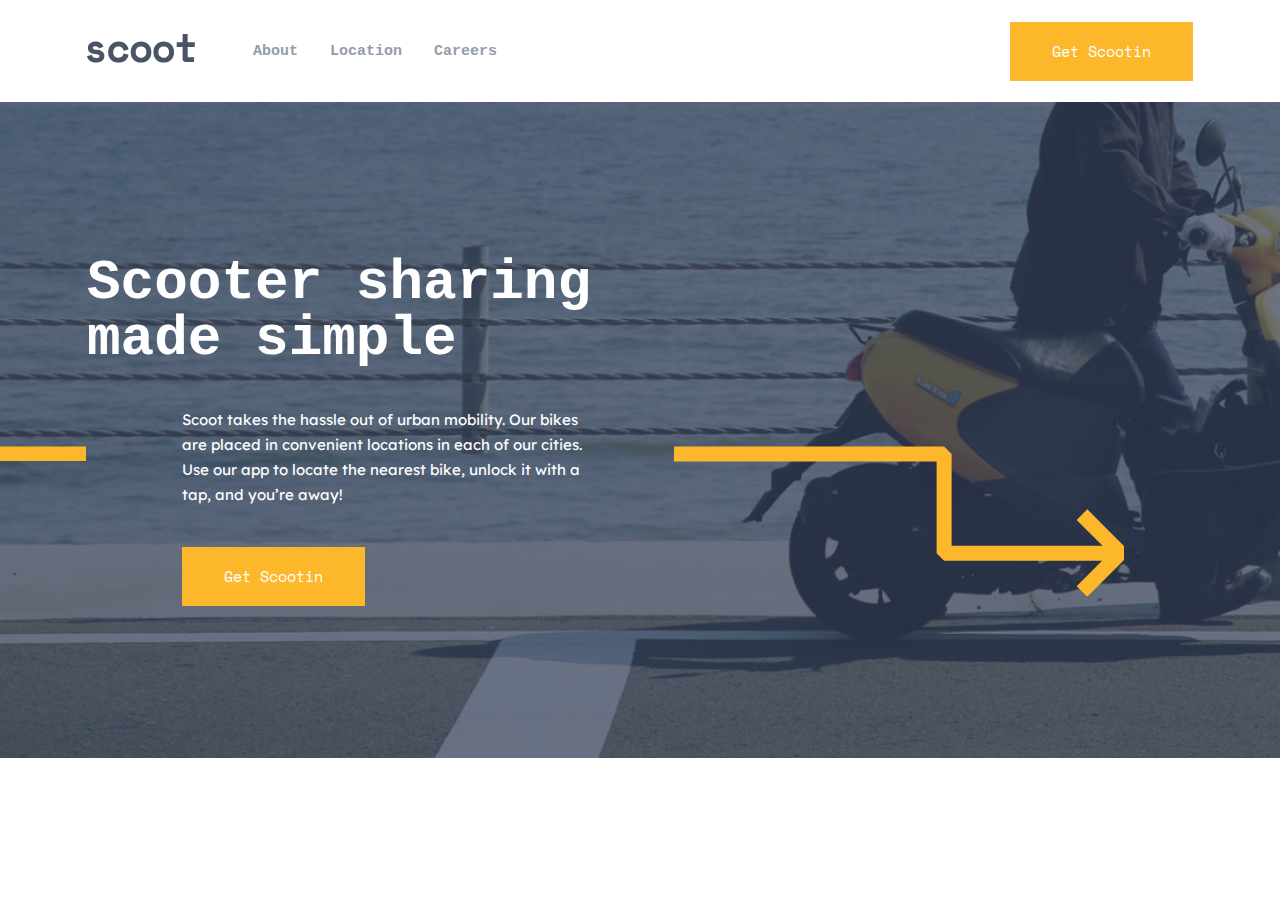
==== index.html @ 6286072f "hero section finished" ====
<!DOCTYPE html>
<html lang="en">
<head>
    <meta charset="UTF-8">
    <meta http-equiv="X-UA-Compatible" content="IE=edge">
    <meta name="viewport" content="width=device-width, initial-scale=1.0">
    <title>SCOOT</title>
    <link rel="stylesheet" href="./css/normalize.css">
    <link rel="stylesheet" href="./css/main.css">
</head>
<body>
    
    <!-- HEADER START -->
    <header class="site-header">
        <div class="container">
            <div class="site-header__wrapper">
                <div class="site-header__start">
                    <a class="site-header__logo" href="./index.html">
                        <svg width="108" height="29" viewBox="0 0 108 29" fill="currentColor" xmlns="http://www.w3.org/2000/svg">
                            <path id="scoot" fill-rule="evenodd" clip-rule="evenodd" d="M107.097 23.2V28H98.6971C97.7905 28 97.0505 27.7067 96.4771 27.12C95.9038 26.5333 95.6171 25.7867 95.6171 24.88V12.96H89.7371V8.16H95.6171V0H100.657V8.16H107.817V12.96H100.657V22C100.657 22.8 101.017 23.2 101.737 23.2H107.097ZM9.12 28.56C11.7333 28.56 13.76 27.9733 15.2 26.8C16.64 25.6267 17.36 24.0533 17.36 22.08V21.84C17.36 20.0533 16.72 18.66 15.44 17.66C14.16 16.66 12.5067 16.0533 10.48 15.84C8.72 15.6533 7.50667 15.42 6.84 15.14C6.17333 14.86 5.84 14.4 5.84 13.76C5.84 13.3067 6.05333 12.9267 6.48 12.62C6.90667 12.3133 7.54667 12.16 8.4 12.16C9.33333 12.16 10.0933 12.3667 10.68 12.78C11.2667 13.1933 11.68 13.76 11.92 14.48L16.48 12.64C16.2667 12.08 15.96 11.5 15.56 10.9C15.16 10.3 14.64 9.75333 14 9.26C13.36 8.76667 12.58 8.36667 11.66 8.06C10.74 7.75333 9.65333 7.6 8.4 7.6C7.44 7.6 6.50667 7.73333 5.6 8C4.69333 8.26667 3.89333 8.66 3.2 9.18C2.50667 9.7 1.94667 10.3333 1.52 11.08C1.09333 11.8267 0.88 12.6933 0.88 13.68V13.92C0.88 15.8133 1.54 17.2467 2.86 18.22C4.18 19.1933 5.96 19.7733 8.2 19.96C9.02667 20.04 9.71333 20.1467 10.26 20.28C10.8067 20.4133 11.24 20.58 11.56 20.78C11.88 20.98 12.1 21.1933 12.22 21.42C12.34 21.6467 12.4 21.8933 12.4 22.16C12.4 22.6133 12.1667 23.0333 11.7 23.42C11.2333 23.8067 10.3733 24 9.12 24C7.70667 24 6.66 23.68 5.98 23.04C5.3 22.4 4.85333 21.6533 4.64 20.8L0 22.32C0.133333 23.0133 0.393333 23.7267 0.78 24.46C1.16667 25.1933 1.72 25.86 2.44 26.46C3.16 27.06 4.06667 27.56 5.16 27.96C6.25333 28.36 7.57333 28.56 9.12 28.56ZM31.5743 28.56C34.401 28.56 36.661 27.84 38.3543 26.4C40.0476 24.96 41.121 23.0667 41.5743 20.72L36.6143 19.48C36.3743 20.7867 35.8476 21.8267 35.0343 22.6C34.221 23.3733 33.041 23.76 31.4943 23.76C30.7743 23.76 30.0943 23.6467 29.4543 23.42C28.8143 23.1933 28.2543 22.8533 27.7743 22.4C27.2943 21.9467 26.9143 21.38 26.6343 20.7C26.3543 20.02 26.2143 19.24 26.2143 18.36V18.12C26.2143 17.24 26.3543 16.4467 26.6343 15.74C26.9143 15.0333 27.2943 14.4333 27.7743 13.94C28.2543 13.4467 28.8143 13.0667 29.4543 12.8C30.0943 12.5333 30.7743 12.4 31.4943 12.4C33.041 12.4 34.241 12.8267 35.0943 13.68C35.9476 14.5333 36.4543 15.5467 36.6143 16.72L41.5743 15.44C41.121 13.0933 40.0343 11.2 38.3143 9.76C36.5943 8.32 34.3476 7.6 31.5743 7.6C30.1343 7.6 28.781 7.84 27.5143 8.32C26.2476 8.8 25.141 9.49333 24.1943 10.4C23.2476 11.3067 22.5076 12.4 21.9743 13.68C21.441 14.96 21.1743 16.4 21.1743 18V18.48C21.1743 20.08 21.441 21.5067 21.9743 22.76C22.5076 24.0133 23.241 25.0667 24.1743 25.92C25.1076 26.7733 26.2076 27.4267 27.4743 27.88C28.741 28.3333 30.1076 28.56 31.5743 28.56ZM57.9286 27.88C56.6886 28.3333 55.3886 28.56 54.0286 28.56C52.6686 28.56 51.3686 28.3333 50.1286 27.88C48.8886 27.4267 47.7886 26.7667 46.8286 25.9C45.8686 25.0333 45.1086 23.9667 44.5486 22.7C43.9886 21.4333 43.7086 19.9733 43.7086 18.32V17.84C43.7086 16.2133 43.9886 14.7667 44.5486 13.5C45.1086 12.2333 45.8686 11.16 46.8286 10.28C47.7886 9.4 48.8886 8.73333 50.1286 8.28C51.3686 7.82667 52.6686 7.6 54.0286 7.6C55.3886 7.6 56.6886 7.82667 57.9286 8.28C59.1686 8.73333 60.2686 9.4 61.2286 10.28C62.1886 11.16 62.9486 12.2333 63.5086 13.5C64.0686 14.7667 64.3486 16.2133 64.3486 17.84V18.32C64.3486 19.9733 64.0686 21.4333 63.5086 22.7C62.9486 23.9667 62.1886 25.0333 61.2286 25.9C60.2686 26.7667 59.1686 27.4267 57.9286 27.88ZM54.0286 23.76C53.3086 23.76 52.6286 23.64 51.9886 23.4C51.3486 23.16 50.7886 22.8133 50.3086 22.36C49.8286 21.9067 49.4486 21.3533 49.1686 20.7C48.8886 20.0467 48.7486 19.3067 48.7486 18.48V17.68C48.7486 16.8533 48.8886 16.1133 49.1686 15.46C49.4486 14.8067 49.8286 14.2533 50.3086 13.8C50.7886 13.3467 51.3486 13 51.9886 12.76C52.6286 12.52 53.3086 12.4 54.0286 12.4C54.7486 12.4 55.4286 12.52 56.0686 12.76C56.7086 13 57.2686 13.3467 57.7486 13.8C58.2286 14.2533 58.6086 14.8067 58.8886 15.46C59.1686 16.1133 59.3086 16.8533 59.3086 17.68V18.48C59.3086 19.3067 59.1686 20.0467 58.8886 20.7C58.6086 21.3533 58.2286 21.9067 57.7486 22.36C57.2686 22.8133 56.7086 23.16 56.0686 23.4C55.4286 23.64 54.7486 23.76 54.0286 23.76ZM80.6229 27.88C79.3829 28.3333 78.0829 28.56 76.7229 28.56C75.3629 28.56 74.0629 28.3333 72.8229 27.88C71.5829 27.4267 70.4829 26.7667 69.5229 25.9C68.5629 25.0333 67.8029 23.9667 67.2429 22.7C66.6829 21.4333 66.4029 19.9733 66.4029 18.32V17.84C66.4029 16.2133 66.6829 14.7667 67.2429 13.5C67.8029 12.2333 68.5629 11.16 69.5229 10.28C70.4829 9.4 71.5829 8.73333 72.8229 8.28C74.0629 7.82667 75.3629 7.6 76.7229 7.6C78.0829 7.6 79.3829 7.82667 80.6229 8.28C81.8629 8.73333 82.9629 9.4 83.9229 10.28C84.8829 11.16 85.6429 12.2333 86.2029 13.5C86.7629 14.7667 87.0429 16.2133 87.0429 17.84V18.32C87.0429 19.9733 86.7629 21.4333 86.2029 22.7C85.6429 23.9667 84.8829 25.0333 83.9229 25.9C82.9629 26.7667 81.8629 27.4267 80.6229 27.88ZM76.7229 23.76C76.0029 23.76 75.3229 23.64 74.6829 23.4C74.0429 23.16 73.4829 22.8133 73.0029 22.36C72.5229 21.9067 72.1429 21.3533 71.8629 20.7C71.5829 20.0467 71.4429 19.3067 71.4429 18.48V17.68C71.4429 16.8533 71.5829 16.1133 71.8629 15.46C72.1429 14.8067 72.5229 14.2533 73.0029 13.8C73.4829 13.3467 74.0429 13 74.6829 12.76C75.3229 12.52 76.0029 12.4 76.7229 12.4C77.4429 12.4 78.1229 12.52 78.7629 12.76C79.4029 13 79.9629 13.3467 80.4429 13.8C80.9229 14.2533 81.3029 14.8067 81.5829 15.46C81.8629 16.1133 82.0029 16.8533 82.0029 17.68V18.48C82.0029 19.3067 81.8629 20.0467 81.5829 20.7C81.3029 21.3533 80.9229 21.9067 80.4429 22.36C79.9629 22.8133 79.4029 23.16 78.7629 23.4C78.1229 23.64 77.4429 23.76 76.7229 23.76Z" fill="currentColor"/>
                        </svg>                            
                    </a>
                    
                    <nav class="site-nav">
                        <ul class="site-nav__list">
                            <li class="site-nav__item">
                                <a class="site-nav__link" href="#">About</a>
                            </li>
                            <li class="site-nav__item">
                                <a class="site-nav__link" href="#">Location</a>
                            </li>
                            <li class="site-nav__item">
                                <a class="site-nav__link" href="#">Careers</a>
                            </li>
                        </ul>
                    </nav>
                </div>
                
                <button class="site-header__btn site-main__btn" type="button">
                    Get Scootin
                </button>
            </div>
        </div>
    </header>
    <!-- HEADER END -->
    
    <!-- MAIN START -->
    <main class="site-main">
        <!-- HERO SECTION START -->
        <section class="hero-section">
            <div class="overlay-bg">
                <div class="container">
                    <div class="hero-section__wrapper">
                        <h1 class="hero-section__title">
                            Scooter sharing made simple
                        </h1>
                        
                        <p class="hero-section__desc">
                            Scoot takes the hassle out of urban mobility. Our bikes are placed in convenient locations in each of our cities. Use our app to locate the nearest bike, unlock it with a tap, and you’re away!
                        </p>
                        
                        <button class="hero-section__btn site-main__btn" type="button">Get Scootin</button>
                    </div>
                </div>
            </div>
        </section>
        <!-- HERO SECTION END -->
    </main>
    <!-- MAIN END -->
    
    <script src="./js/main.js"></script>
</body>
</html>
---- css/main.css ----
/* space-mono-regular - latin */
@font-face {
  font-family: 'Space Mono';
  font-style: normal;
  font-weight: 400;
  src: local(''),
  url('../fonts/space-mono-v12-latin-regular.woff2') format('woff2'), /* Chrome 26+, Opera 23+, Firefox 39+ */
  url('../fonts/space-mono-v12-latin-regular.woff') format('woff'); /* Chrome 6+, Firefox 3.6+, IE 9+, Safari 5.1+ */
}
/* space-mono-700 - latin */
@font-face {
  font-family: 'Space Mono';
  font-style: normal;
  font-weight: 700;
  src: local(''),
  url('../fonts/space-mono-v12-latin-700.woff2') format('woff2'), /* Chrome 26+, Opera 23+, Firefox 39+ */
  url('../fonts/space-mono-v12-latin-700.woff') format('woff'); /* Chrome 6+, Firefox 3.6+, IE 9+, Safari 5.1+ */
}

/* lexend-deca-regular - latin */
@font-face {
  font-family: 'Lexend Deca';
  font-style: normal;
  font-weight: 400;
  src: local(''),
  url('../fonts/lexend-deca-v17-latin-regular.woff2') format('woff2'), /* Chrome 26+, Opera 23+, Firefox 39+ */
  url('../fonts/lexend-deca-v17-latin-regular.woff') format('woff'); /* Chrome 6+, Firefox 3.6+, IE 9+, Safari 5.1+ */
}

:root{
  --header-bg-color: #fff;
  --main-bg-color: #fff;
  --main-text-color: #495567;
  --subtitle-text-color: #939CAA;
  --main-btn-color: #FCB72B;
  --footer-bg-color: #333A44;
}

/* GENERAL */
html {
  box-sizing: border-box;
  height: 100%;
  scroll-behavior: smooth;
}

*,
*::before,
*::after {
  box-sizing: inherit;
}

body {
  display: flex;
  flex-direction: column;
  height: 100%;
  margin: 0;
  font-family: "Space Mono", "Courier New", monospace;
  font-weight: 700;
  background-color: #fff;
}

img {
  max-width: 100%;
  height: auto;
}

.visually-hidden {
  position: absolute;
  width: 1px;
  height: 1px;
  margin: -1px;
  border: 0;
  padding: 0;
  clip: rect(0 0 0 0);
  overflow: hidden;
}


/* CONTAINER */
.container {
  max-width: 1146px;
  margin-right: auto;
  margin-left: auto;
  padding-right: 20px;
  padding-left: 20px;
}

ul{
  padding-left: 0;
  list-style: none;
}

a{
  text-decoration: none;
}

.site-main__btn{
  padding: 14px 39px;
  font-size: 15px;
  line-height: 25px;
  border: 3px solid var(--main-btn-color);
  background-color: var(--main-btn-color);
  color: var(--header-bg-color);
}

.site-main__btn:active{
  border: 3px solid var(--main-btn-color);
  background-color: transparent;
  color: var(--main-btn-color);
}

/************** HEADER STYLES START **************/
.site-header{
  background-color: var(--header-bg-color);
  padding-top: 22px;
  padding-bottom: 21px;
}

.site-header__wrapper{
  display: flex;
  justify-content: space-between;
  align-items: center;
}

.site-header__start{
  display: flex;
  align-items: center;
}

.site-header__logo{
  margin-right: 58px;
  color: var(--main-text-color);
}

.site-nav__list{
  display: flex;
}

.site-nav__link{
  margin-right: 32px;
  font-size: 15px;
  line-height: 25px;
  color: var(--subtitle-text-color);
}

.site-nav__link:active{
  color: var(--main-btn-color);
}
/************** HEADER STYLES END **************/

/************** MAIN STYLES START **************/
.site-main{
  background-color: var(--main-bg-color);
}
/**** HERO SECTION START ****/
.hero-section{
  background-image: url("../images/hero-bg.jpg");
  background-repeat: no-repeat;
  background-size: cover;
}

.overlay-bg{
  width: 100%;
  height: 100%;
  padding-top: 153px;
  padding-bottom: 152px;
  background-color: rgba(47, 59, 89, 0.7);
}

.hero-section__title{
  width: 550px;
  margin-top: 0;
  margin-bottom: 40px;
  font-size: 56px;
  line-height: 56px;
  color: var(--main-bg-color);
}

.hero-section__desc{
  position: relative;
  width: 405px;
  margin-top: 0;
  margin-bottom: 40px;
  margin-left: 95px;
  font-family: 'Lexend Deca';
  font-weight: 400;
  font-size: 15px;
  line-height: 25px;
  color: var(--main-bg-color);  
}

.hero-section__desc::before{
  position: absolute;
  top: calc(50% - 11px);
  left: calc(50% - 502px);
  display: inline-block;
  width: 210px;
  height: 15px;
  background-image: url("../images/hero-arrow-start.svg");
  background-repeat: no-repeat;
  content: "";
}

.hero-section__desc::after{
  position: absolute;
  top: calc(50% - 11px);
  left: calc(50% + 289px);
  display: inline-block;
  width: 450px;
  height: 150px;
  background-image: url("../images/hero-arrow-end.svg");
  background-repeat: no-repeat;
  content: "";
}

.hero-section__btn{
  margin-left: 95px;
}

/**** HERO SECTION END ****/
/************** MAIN STYLES END **************/
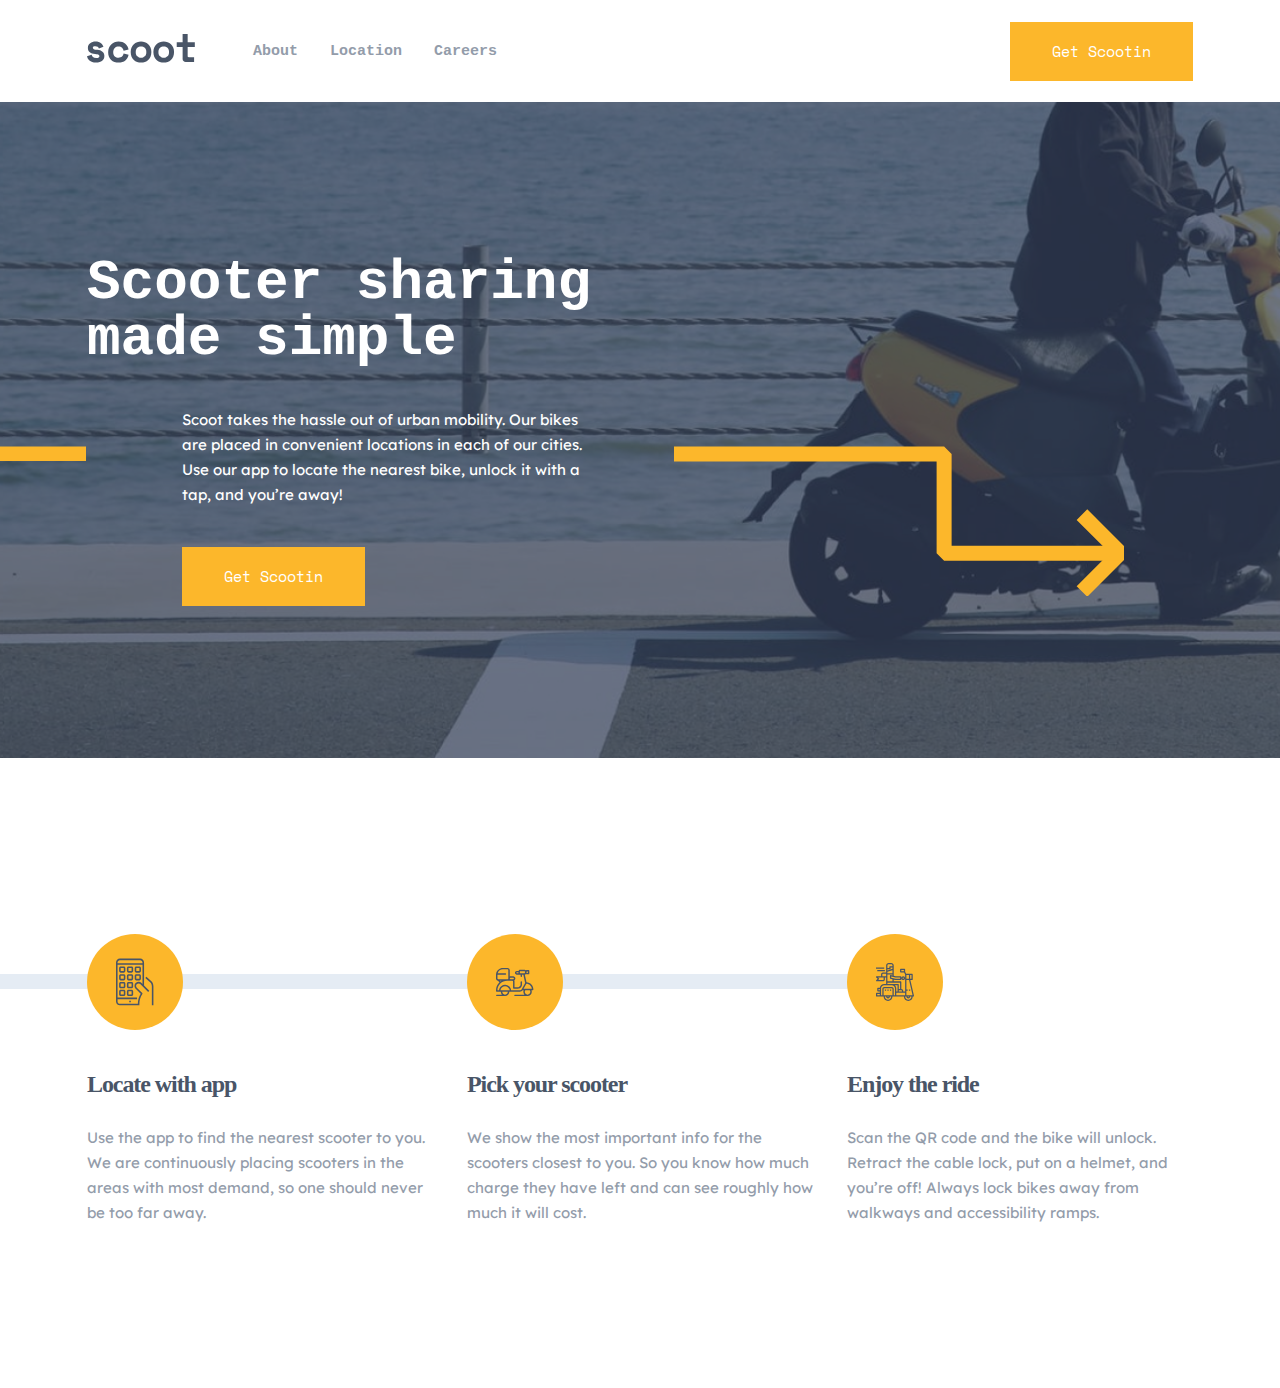
==== commit fdb9a019: "date section finished" ====
--- a/index.html
+++ b/index.html
@@ -65,6 +65,39 @@
             </div>
         </section>
         <!-- HERO SECTION END -->
+
+        <!-- date-section start -->
+        <section class="date-section">
+            <div class="container">
+                <h2 class="date-section-item-title visually-hidden">Date</h2>
+                <div class="date-section-wrapper">
+                    <ul class="date-section-list">
+                        <li class="date-section-item">
+                            <h3 class="date-section-item-subtitle">Locate with app</h3>
+                            <p class="date-section-item-desc">
+                                Use the app to find the nearest scooter to you. We are continuously placing scooters in the areas with most demand, so one should never be too far away. 
+                            </p>
+                        </li>
+
+                        <li class="date-section-item">
+                            <h3 class="date-section-item-subtitle">Pick your scooter</h3>
+                            <p class="date-section-item-desc">
+                                We show the most important info for the scooters closest to you. So you know how much charge they have left and can see roughly how much it will cost.
+                            </p>
+                        </li>
+
+                        <li class="date-section-item">
+                            <h3 class="date-section-item-subtitle">Enjoy the ride</h3>
+                            <p class="date-section-item-desc">
+                                Scan the QR code and the bike will unlock. Retract the cable lock, put on a helmet, and you’re off! Always lock bikes away from walkways and accessibility ramps.
+                            </p>
+                        </li>
+                    </ul>
+                </div>
+            </div>
+        </section>
+        <!-- data-section end -->
+
     </main>
     <!-- MAIN END -->
     
--- a/css/main.css
+++ b/css/main.css
@@ -1,39 +1,41 @@
 /* space-mono-regular - latin */
 @font-face {
-  font-family: 'Space Mono';
+  font-family: "Space Mono";
   font-style: normal;
   font-weight: 400;
-  src: local(''),
-  url('../fonts/space-mono-v12-latin-regular.woff2') format('woff2'), /* Chrome 26+, Opera 23+, Firefox 39+ */
-  url('../fonts/space-mono-v12-latin-regular.woff') format('woff'); /* Chrome 6+, Firefox 3.6+, IE 9+, Safari 5.1+ */
+  src: local(""),
+    url("../fonts/space-mono-v12-latin-regular.woff2") format("woff2"),
+    /* Chrome 26+, Opera 23+, Firefox 39+ */
+      url("../fonts/space-mono-v12-latin-regular.woff") format("woff"); /* Chrome 6+, Firefox 3.6+, IE 9+, Safari 5.1+ */
 }
 /* space-mono-700 - latin */
 @font-face {
-  font-family: 'Space Mono';
+  font-family: "Space Mono";
   font-style: normal;
   font-weight: 700;
-  src: local(''),
-  url('../fonts/space-mono-v12-latin-700.woff2') format('woff2'), /* Chrome 26+, Opera 23+, Firefox 39+ */
-  url('../fonts/space-mono-v12-latin-700.woff') format('woff'); /* Chrome 6+, Firefox 3.6+, IE 9+, Safari 5.1+ */
+  src: local(""), url("../fonts/space-mono-v12-latin-700.woff2") format("woff2"),
+    /* Chrome 26+, Opera 23+, Firefox 39+ */
+      url("../fonts/space-mono-v12-latin-700.woff") format("woff"); /* Chrome 6+, Firefox 3.6+, IE 9+, Safari 5.1+ */
 }
 
 /* lexend-deca-regular - latin */
 @font-face {
-  font-family: 'Lexend Deca';
+  font-family: "Lexend Deca";
   font-style: normal;
   font-weight: 400;
-  src: local(''),
-  url('../fonts/lexend-deca-v17-latin-regular.woff2') format('woff2'), /* Chrome 26+, Opera 23+, Firefox 39+ */
-  url('../fonts/lexend-deca-v17-latin-regular.woff') format('woff'); /* Chrome 6+, Firefox 3.6+, IE 9+, Safari 5.1+ */
-}
-
-:root{
+  src: local(""),
+    url("../fonts/lexend-deca-v17-latin-regular.woff2") format("woff2"),
+    /* Chrome 26+, Opera 23+, Firefox 39+ */
+      url("../fonts/lexend-deca-v17-latin-regular.woff") format("woff"); /* Chrome 6+, Firefox 3.6+, IE 9+, Safari 5.1+ */
+}
+
+:root {
   --header-bg-color: #fff;
   --main-bg-color: #fff;
   --main-text-color: #495567;
-  --subtitle-text-color: #939CAA;
-  --main-btn-color: #FCB72B;
-  --footer-bg-color: #333A44;
+  --subtitle-text-color: #939caa;
+  --main-btn-color: #fcb72b;
+  --footer-bg-color: #333a44;
 }
 
 /* GENERAL */
@@ -75,7 +77,6 @@
   overflow: hidden;
 }
 
-
 /* CONTAINER */
 .container {
   max-width: 1146px;
@@ -85,16 +86,16 @@
   padding-left: 20px;
 }
 
-ul{
+ul {
   padding-left: 0;
   list-style: none;
 }
 
-a{
+a {
   text-decoration: none;
 }
 
-.site-main__btn{
+.site-main__btn {
   padding: 14px 39px;
   font-size: 15px;
   line-height: 25px;
@@ -103,63 +104,63 @@
   color: var(--header-bg-color);
 }
 
-.site-main__btn:active{
+.site-main__btn:active {
   border: 3px solid var(--main-btn-color);
   background-color: transparent;
   color: var(--main-btn-color);
 }
 
 /************** HEADER STYLES START **************/
-.site-header{
+.site-header {
   background-color: var(--header-bg-color);
   padding-top: 22px;
   padding-bottom: 21px;
 }
 
-.site-header__wrapper{
+.site-header__wrapper {
   display: flex;
   justify-content: space-between;
   align-items: center;
 }
 
-.site-header__start{
+.site-header__start {
   display: flex;
   align-items: center;
 }
 
-.site-header__logo{
+.site-header__logo {
   margin-right: 58px;
   color: var(--main-text-color);
 }
 
-.site-nav__list{
-  display: flex;
-}
-
-.site-nav__link{
+.site-nav__list {
+  display: flex;
+}
+
+.site-nav__link {
   margin-right: 32px;
   font-size: 15px;
   line-height: 25px;
   color: var(--subtitle-text-color);
 }
 
-.site-nav__link:active{
+.site-nav__link:active {
   color: var(--main-btn-color);
 }
 /************** HEADER STYLES END **************/
 
 /************** MAIN STYLES START **************/
-.site-main{
+.site-main {
   background-color: var(--main-bg-color);
 }
 /**** HERO SECTION START ****/
-.hero-section{
+.hero-section {
   background-image: url("../images/hero-bg.jpg");
   background-repeat: no-repeat;
   background-size: cover;
 }
 
-.overlay-bg{
+.overlay-bg {
   width: 100%;
   height: 100%;
   padding-top: 153px;
@@ -167,7 +168,7 @@
   background-color: rgba(47, 59, 89, 0.7);
 }
 
-.hero-section__title{
+.hero-section__title {
   width: 550px;
   margin-top: 0;
   margin-bottom: 40px;
@@ -176,20 +177,20 @@
   color: var(--main-bg-color);
 }
 
-.hero-section__desc{
+.hero-section__desc {
   position: relative;
   width: 405px;
   margin-top: 0;
   margin-bottom: 40px;
   margin-left: 95px;
-  font-family: 'Lexend Deca';
+  font-family: "Lexend Deca";
   font-weight: 400;
   font-size: 15px;
   line-height: 25px;
-  color: var(--main-bg-color);  
-}
-
-.hero-section__desc::before{
+  color: var(--main-bg-color);
+}
+
+.hero-section__desc::before {
   position: absolute;
   top: calc(50% - 11px);
   left: calc(50% - 502px);
@@ -201,7 +202,7 @@
   content: "";
 }
 
-.hero-section__desc::after{
+.hero-section__desc::after {
   position: absolute;
   top: calc(50% - 11px);
   left: calc(50% + 289px);
@@ -213,9 +214,107 @@
   content: "";
 }
 
-.hero-section__btn{
+.hero-section__btn {
   margin-left: 95px;
 }
 
 /**** HERO SECTION END ****/
-/************** MAIN STYLES END **************/+
+/* **** Date section start ***** */
+.visually-hidden {
+  position: absolute;
+  width: 1px;
+  height: 1px;
+  margin: -1px;
+  border: 0;
+  padding: 0;
+  white-space: nowrap;
+  clip-path: inset(100%);
+  clip: rect(0 0 0 0);
+  overflow: hidden;
+}
+
+.date-section {
+  padding-top: 160px;
+  padding-bottom: 147px;
+}
+
+.date-section-wrapper {
+  display: flex;
+  align-items: center;
+  justify-content: space-between;
+}
+
+.date-section-list {
+  position: relative;
+  display: flex;
+  align-items: center;
+  justify-content: space-between;
+  column-gap: 30px;
+  z-index: 99;
+}
+
+.date-section-list::before{
+  position: absolute;
+  display: block;
+  content: "";
+  width: 974px;
+  height: 15px;
+  background-color: #E5ECF4;
+  left: -18%;
+  top: 40px;
+  z-index: -1;
+}
+
+.date-section-item::before{
+  content: "";
+  display: inline-block;
+  background-size: 38px 48px;
+  background-color: var(--main-btn-color);
+  background-repeat: no-repeat;
+  background-position: center center;
+  width: 96px;
+  height: 96px;
+  border-radius: 50%;
+  margin-bottom: 40px;
+}
+.date-section-item:first-child::before{
+  background-image: url(../images/icons/phone-icon.svg);
+}
+.date-section-item:nth-child(2):before{
+  background-image: url(../images/icons/scoot-icon.svg);
+}
+.date-section-item:last-child::before{
+  background-image: url(../images/icons/scoot-user-icon.svg);
+}
+.date-section-item {
+  display: flex;
+  flex-direction: column;
+}
+
+.date-section-item-subtitle {
+  font-family: "Space Mono";
+  font-style: normal;
+  font-weight: 700;
+  font-size: 24px;
+  line-height: 28px;
+  letter-spacing: -1.07143px;
+  color: #495567;
+  margin-top: 0;
+  margin-bottom: 27px;
+}
+
+.date-section-item-desc {
+  width: 350px;
+  font-family: "Lexend Deca";
+  font-style: normal;
+  font-weight: 400;
+  font-size: 15px;
+  line-height: 25px;
+  color: #939caa;
+  margin: 0;
+}
+
+
+/* **** Date section end ***** */
+/************** MAIN STYLES END **************/
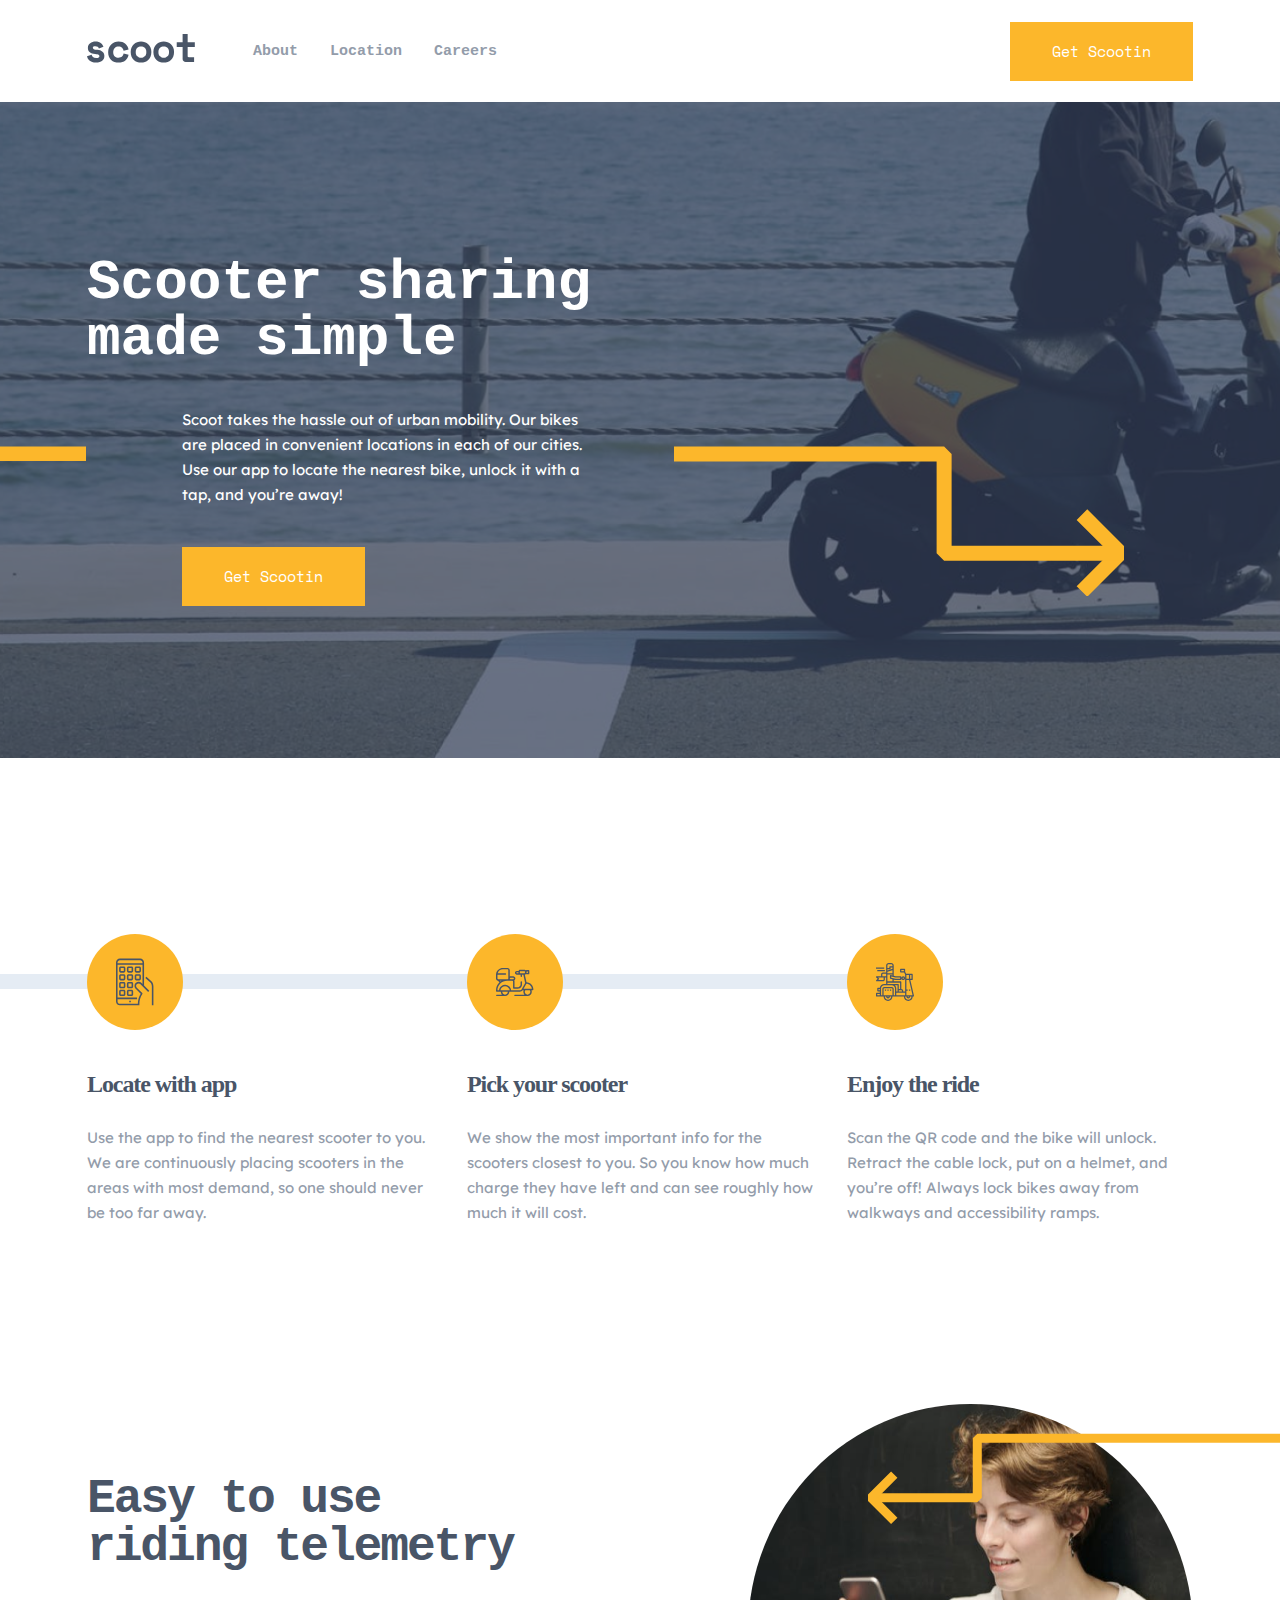
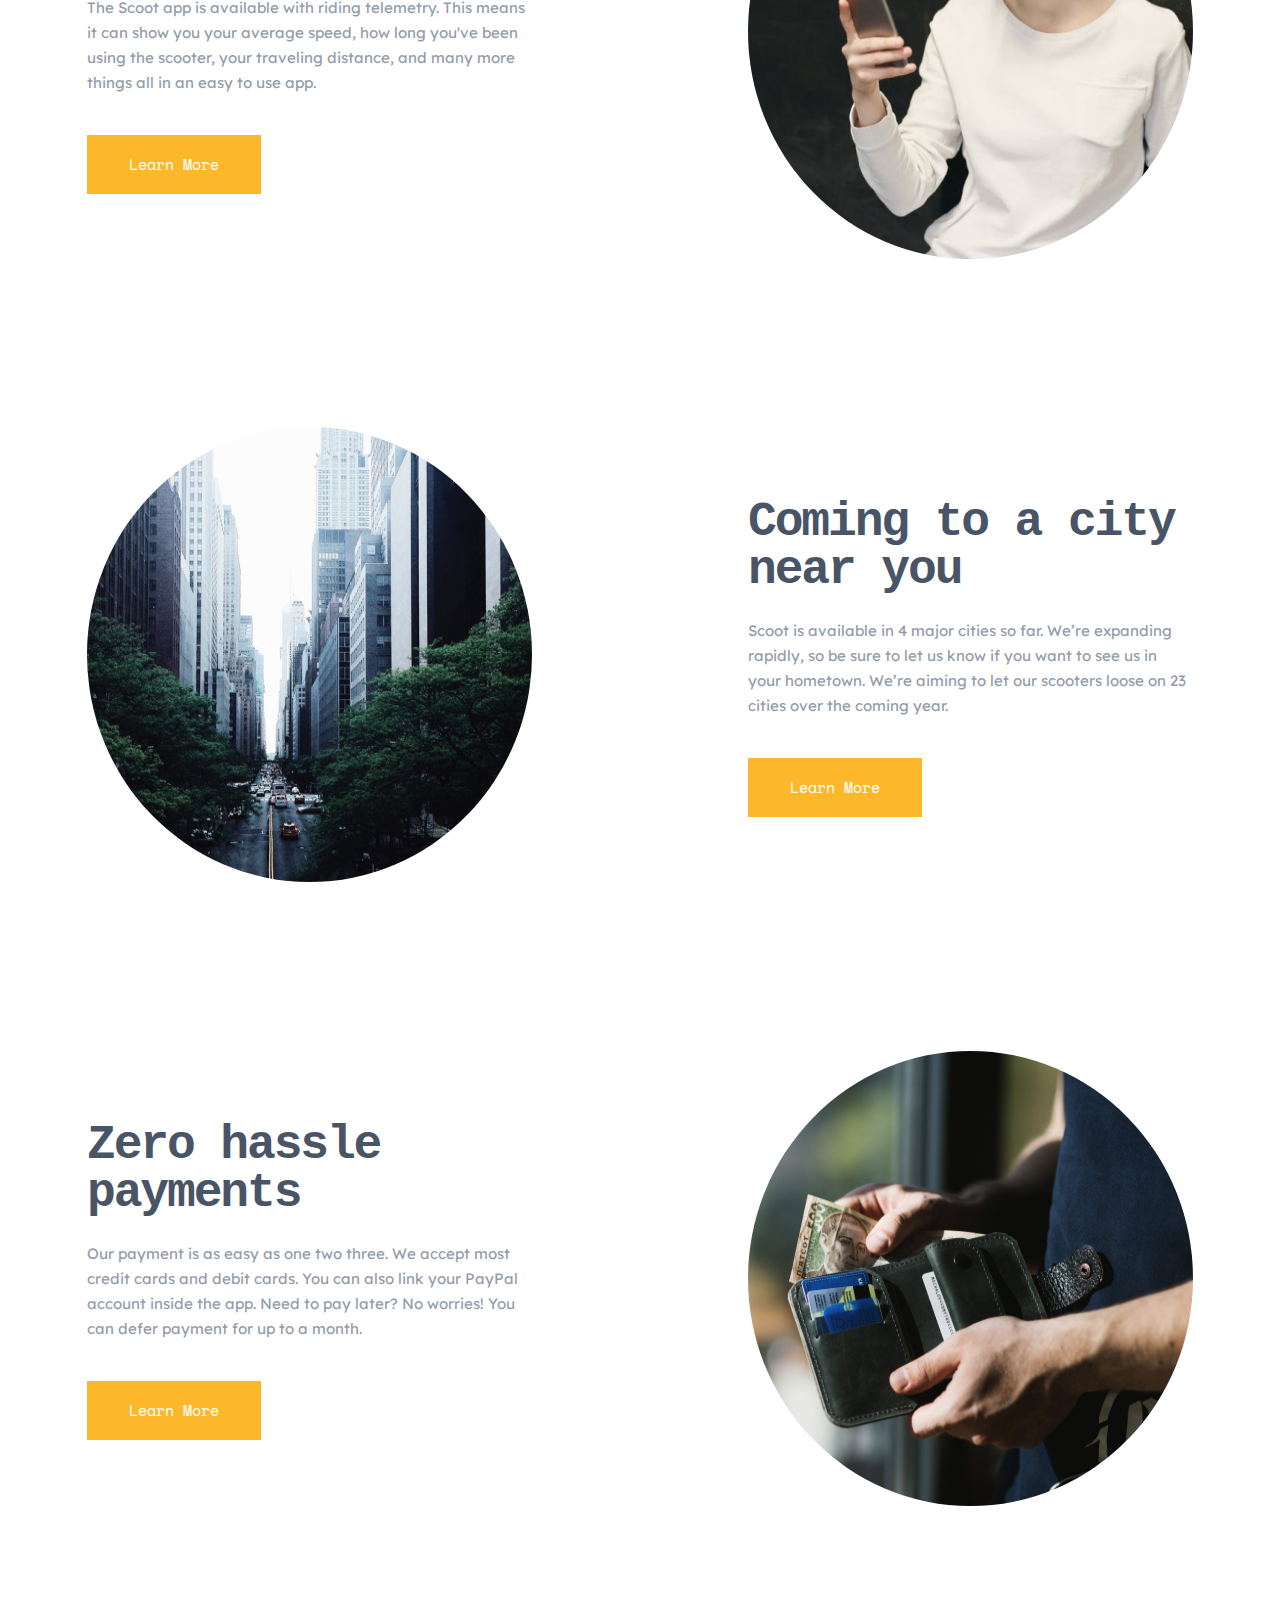
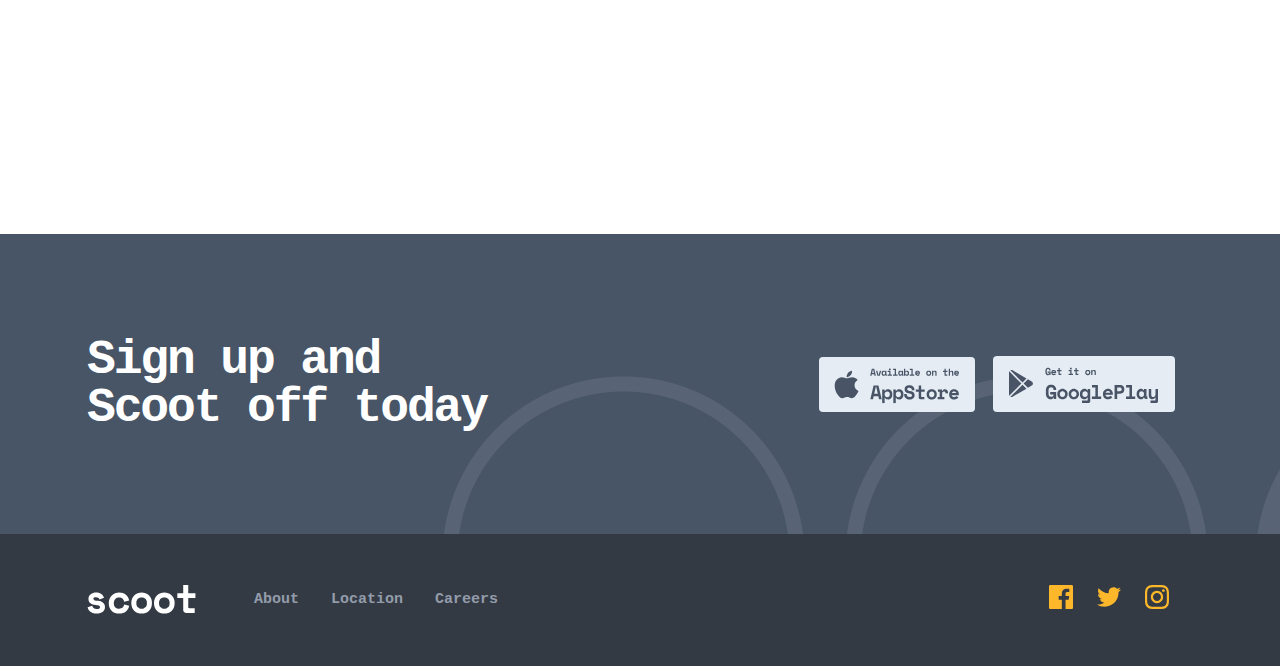
==== commit 276830c4: "site footer finished" ====
--- a/index.html
+++ b/index.html
@@ -65,7 +65,7 @@
             </div>
         </section>
         <!-- HERO SECTION END -->
-
+        
         <!-- date-section start -->
         <section class="date-section">
             <div class="container">
@@ -78,14 +78,14 @@
                                 Use the app to find the nearest scooter to you. We are continuously placing scooters in the areas with most demand, so one should never be too far away. 
                             </p>
                         </li>
-
+                        
                         <li class="date-section-item">
                             <h3 class="date-section-item-subtitle">Pick your scooter</h3>
                             <p class="date-section-item-desc">
                                 We show the most important info for the scooters closest to you. So you know how much charge they have left and can see roughly how much it will cost.
                             </p>
                         </li>
-
+                        
                         <li class="date-section-item">
                             <h3 class="date-section-item-subtitle">Enjoy the ride</h3>
                             <p class="date-section-item-desc">
@@ -97,9 +97,143 @@
             </div>
         </section>
         <!-- data-section end -->
-
+        
+        <section class="user-section">
+            <div class="container">
+                <ul class="user-section-list">
+                    <li class="user-section-item">
+                        <div class="user-section-item-start">
+                            <h2 class="user-section-item-start-title">
+                                Easy to use
+                                riding telemetry
+                            </h2>
+                            <p class="user-section-item-start-subtitle">
+                                The Scoot app is available with riding telemetry. This means it can show you your average speed, how long you've been using the scooter, your traveling distance, and many more things all in an easy to use app.
+                            </p>
+                            <button class="site-main__btn">
+                                Learn More
+                            </button>
+                        </div>
+                        <div class="user-section-item-start-imgbox">
+                            <img class="user-section-img" src="./images/boy-img.png" alt="boy img" width="445" height="445">
+                            <img class="arrow-right" src="./images/right-arrow.svg" alt="">
+                        </div>
+                    </li>
+
+                    <li class="user-section-item">
+                        <div class="user-section-item-start right">
+                            <h2 class="user-section-item-start-title">
+                                Coming to a city near you
+                            </h2>
+                            <p class="user-section-item-start-subtitle">
+                                Scoot is available in 4 major cities so far. We’re expanding rapidly, so be sure to let us know if you want to see us in your hometown. We’re aiming to let our scooters loose on 23 cities over the coming year.
+                            </p>
+                            <button class="site-main__btn">
+                                Learn More
+                            </button>
+                        </div>
+                        <div class="user-section-item-start-imgbox">
+                            <img class="user-section-img" src="./images/city.jpg" alt="boy img" width="445" height="445">
+                        </div>
+                    </li>
+
+
+                    <li class="user-section-item">
+                        <div class="user-section-item-start">
+                            <h2 class="user-section-item-start-title">
+                                Zero hassle payments
+                            </h2>
+                            <p class="user-section-item-start-subtitle">
+                                Our payment is as easy as one two three. We accept most credit cards and debit cards. You can also link your PayPal account inside the app. Need to pay later? No worries! You can defer payment for up to a month.
+                            </p>
+                            <button class="site-main__btn">
+                                Learn More
+                            </button>
+                        </div>
+                        <div class="user-section-item-start-imgbox">
+                            <img class="user-section-img" src="./images/police.jpg" alt="boy img" width="445" height="445">
+                        </div>
+                    </li>
+                </ul>
+            </div>
+        </section>
+
+        <!-- signup-section start -->
+        <section class="signup-section">
+            <div class="container">
+                <div class="signup-section-wrapper">
+                    <div class="signup-section-start">
+                        <h2 class="signup-section-title">
+                            Sign up and Scoot off today
+                        </h2>
+                    </div>
+                    <div class="signup-section-end">
+                        <img class="signup-section-market-img" src="./images/appstore.svg" alt="appstore" width="156" height="56">
+                        <img class="signup-section-market-img" src="./images/googleplay.svg" alt="google play"  width="182" height="56">
+                    </div>
+                </div>
+            </div>
+        </section>
+        <!-- signup-section end -->
     </main>
     <!-- MAIN END -->
+
+    <!-- site footer start -->
+    <footer class="site-footer">
+        <div class="container">
+            <div class="site-footer-wrapper">
+                <div class="site-footer-start">
+                    <img class="site-footer-logo" src="./images/footer-scoot-logo.svg" alt="footer-scoot-logo">
+                    <ul class="site-footer-list">
+                        <li class="site-footer-item">
+                            <a class="site-footer-link" href="#">
+                                About
+                            </a>
+                        </li>
+                        <li class="site-footer-item">
+                            <a class="site-footer-link" href="#">
+                                Location
+                            </a>
+                        </li>
+                        <li class="site-footer-item">
+                            <a class="site-footer-link" href="#">
+                                Careers
+                            </a>
+                        </li>
+                    </ul>
+                </div>
+                <div class="site-footer-end">
+                    <ul class="site-footer-social-list">
+                        <li class="site-footer-social-item">
+                            <a href="#" class="site-footer-social-link">
+                                <svg width="24" height="24" viewBox="0 0 24 24" fill="currentColor" xmlns="http://www.w3.org/2000/svg">
+                                    <path d="M22.675 0H1.325C0.593 0 0 0.593 0 1.325V22.676C0 23.407 0.593 24 1.325 24H12.82V14.706H9.692V11.084H12.82V8.413C12.82 5.313 14.713 3.625 17.479 3.625C18.804 3.625 19.942 3.724 20.274 3.768V7.008L18.356 7.009C16.852 7.009 16.561 7.724 16.561 8.772V11.085H20.148L19.681 14.707H16.561V24H22.677C23.407 24 24 23.407 24 22.675V1.325C24 0.593 23.407 0 22.675 0Z" fill="currentColor"/>
+                                    </svg>
+                                    
+                            </a>
+                        </li>
+                        <li class="site-footer-social-item">
+                            <a href="#" class="site-footer-social-link">
+                                <svg width="24" height="20" viewBox="0 0 24 20" fill="currentColor" xmlns="http://www.w3.org/2000/svg">
+                                    <path d="M24 2.55699C23.117 2.94899 22.168 3.21299 21.172 3.33199C22.189 2.72299 22.97 1.75799 23.337 0.607986C22.386 1.17199 21.332 1.58199 20.21 1.80299C19.313 0.845986 18.032 0.247986 16.616 0.247986C13.437 0.247986 11.101 3.21399 11.819 6.29299C7.728 6.08799 4.1 4.12799 1.671 1.14899C0.381 3.36199 1.002 6.25699 3.194 7.72299C2.388 7.69699 1.628 7.47599 0.965 7.10699C0.911 9.38799 2.546 11.522 4.914 11.997C4.221 12.185 3.462 12.229 2.69 12.081C3.316 14.037 5.134 15.46 7.29 15.5C5.22 17.123 2.612 17.848 0 17.54C2.179 18.937 4.768 19.752 7.548 19.752C16.69 19.752 21.855 12.031 21.543 5.10599C22.505 4.41099 23.34 3.54399 24 2.55699Z" fill="currentColor"/>
+                                    </svg>
+                                    
+                            </a>
+                        </li>
+                        <li class="site-footer-social-item">
+                            <a href="#" class="site-footer-social-link">
+                                <svg width="24" height="24" viewBox="0 0 24 24" fill="currentColor" xmlns="http://www.w3.org/2000/svg">
+                                    <path fill-rule="evenodd" clip-rule="evenodd" d="M12 0C8.741 0 8.333 0.014 7.053 0.072C2.695 0.272 0.273 2.69 0.073 7.052C0.014 8.333 0 8.741 0 12C0 15.259 0.014 15.668 0.072 16.948C0.272 21.306 2.69 23.728 7.052 23.928C8.333 23.986 8.741 24 12 24C15.259 24 15.668 23.986 16.948 23.928C21.302 23.728 23.73 21.31 23.927 16.948C23.986 15.668 24 15.259 24 12C24 8.741 23.986 8.333 23.928 7.053C23.732 2.699 21.311 0.273 16.949 0.073C15.668 0.014 15.259 0 12 0ZM12 2.163C15.204 2.163 15.584 2.175 16.85 2.233C20.102 2.381 21.621 3.924 21.769 7.152C21.827 8.417 21.838 8.797 21.838 12.001C21.838 15.206 21.826 15.585 21.769 16.85C21.62 20.075 20.105 21.621 16.85 21.769C15.584 21.827 15.206 21.839 12 21.839C8.796 21.839 8.416 21.827 7.151 21.769C3.891 21.62 2.38 20.07 2.232 16.849C2.174 15.584 2.162 15.205 2.162 12C2.162 8.796 2.175 8.417 2.232 7.151C2.381 3.924 3.896 2.38 7.151 2.232C8.417 2.175 8.796 2.163 12 2.163ZM5.838 12C5.838 8.597 8.597 5.838 12 5.838C15.403 5.838 18.162 8.597 18.162 12C18.162 15.404 15.403 18.163 12 18.163C8.597 18.163 5.838 15.403 5.838 12ZM12 16C9.791 16 8 14.21 8 12C8 9.791 9.791 8 12 8C14.209 8 16 9.791 16 12C16 14.21 14.209 16 12 16ZM16.965 5.595C16.965 4.8 17.61 4.155 18.406 4.155C19.201 4.155 19.845 4.8 19.845 5.595C19.845 6.39 19.201 7.035 18.406 7.035C17.61 7.035 16.965 6.39 16.965 5.595Z" fill="currentColor"/>
+                                    </svg>
+                                    
+                            </a>
+                        </li>
+                    </ul>
+                </div>
+            </div>
+        </div>
+    </footer>
+    <!-- site footer end -->
     
     <script src="./js/main.js"></script>
 </body>
--- a/css/main.css
+++ b/css/main.css
@@ -254,19 +254,19 @@
   z-index: 99;
 }
 
-.date-section-list::before{
+.date-section-list::before {
   position: absolute;
   display: block;
   content: "";
   width: 974px;
   height: 15px;
-  background-color: #E5ECF4;
+  background-color: #e5ecf4;
   left: -18%;
   top: 40px;
   z-index: -1;
 }
 
-.date-section-item::before{
+.date-section-item::before {
   content: "";
   display: inline-block;
   background-size: 38px 48px;
@@ -278,13 +278,13 @@
   border-radius: 50%;
   margin-bottom: 40px;
 }
-.date-section-item:first-child::before{
+.date-section-item:first-child::before {
   background-image: url(../images/icons/phone-icon.svg);
 }
-.date-section-item:nth-child(2):before{
+.date-section-item:nth-child(2):before {
   background-image: url(../images/icons/scoot-icon.svg);
 }
-.date-section-item:last-child::before{
+.date-section-item:last-child::before {
   background-image: url(../images/icons/scoot-user-icon.svg);
 }
 .date-section-item {
@@ -315,6 +315,150 @@
   margin: 0;
 }
 
-
 /* **** Date section end ***** */
+
+/* **** user section start **** */
+.user-section {
+  padding-bottom: 307px;
+}
+
+.right {
+  order: 1;
+}
+
+.user-section-list {
+  display: flex;
+  flex-direction: column;
+  row-gap: 163px;
+}
+.user-section-item {
+  display: flex;
+  justify-content: space-between;
+  /* align-items: flex-end; */
+  align-items: center;
+}
+.user-section-item-start {
+}
+.user-section-item-start-title {
+  width: 445px;
+  font-size: 48px;
+  line-height: 48px;
+  letter-spacing: -2.14286px;
+  color: #495567;
+  margin-top: 0;
+  margin-bottom: 24px;
+}
+.user-section-item-start-subtitle {
+  width: 445px;
+  font-family: "Lexend Deca";
+  font-style: normal;
+  font-weight: 400;
+  font-size: 15px;
+  line-height: 25px;
+  color: #939caa;
+  margin-top: 0;
+  margin-bottom: 40px;
+}
+
+.user-section-img {
+  border-radius: 50%;
+  width: 445px;
+  height: 455px;
+}
+
+.user-section-item-start-imgbox {
+  position: relative;
+}
+
+.arrow-right {
+  position: absolute;
+  width: 740px;
+  height: 150px;
+  right: -120px;
+}
+
+/* **** user section end **** */
+
+/* **** signup section start **** */
+.signup-section {
+  background-image: url(../images/sign-section-bg.jpg);
+  background-repeat: no-repeat;
+}
+
+.signup-section-wrapper {
+  display: flex;
+  align-items: center;
+  justify-content: space-between;
+  padding-top: 102px;
+  padding-bottom: 102px;
+}
+
+.signup-section-title {
+  width: 415px;
+  font-weight: 700;
+  font-size: 48px;
+  line-height: 48px;
+  letter-spacing: -2.14286px;
+  color: var(--main-bg-color);
+  margin: 0;
+}
+
+.signup-section-end {
+  display: flex;
+  align-items: center;
+}
+
+.signup-section-market-img {
+  margin-right: 18px;
+}
+/* **** signup section end **** */
 /************** MAIN STYLES END **************/
+
+/* **** site footer start **** */
+.site-footer {
+  padding-top: 35px;
+  padding-bottom: 35px;
+  background-color: var(--footer-bg-color);
+}
+
+.site-footer-wrapper {
+  display: flex;
+  align-items: center;
+  justify-content: space-between;
+}
+.site-footer-start {
+  display: flex;
+  align-items: center;
+}
+.site-footer-logo{
+  margin-right: 58px;
+}
+.site-footer-list {
+  display: flex;
+  align-items: center;
+}
+.site-footer-item {
+  margin-right: 32px;
+}
+.site-footer-link {
+  font-size: 15px;
+  line-height: 25px;
+  color: #939caa;
+}
+.site-footer-end {
+}
+.site-footer-social-list {
+  display: flex;
+  align-items: center;
+}
+.site-footer-social-item {
+  margin-right: 24px;
+}
+.site-footer-social-link {
+  color: var(--main-btn-color);
+}
+
+.site-footer-social-link:active{
+  color: var(--main-bg-color);
+}
+/* **** site footer end **** */
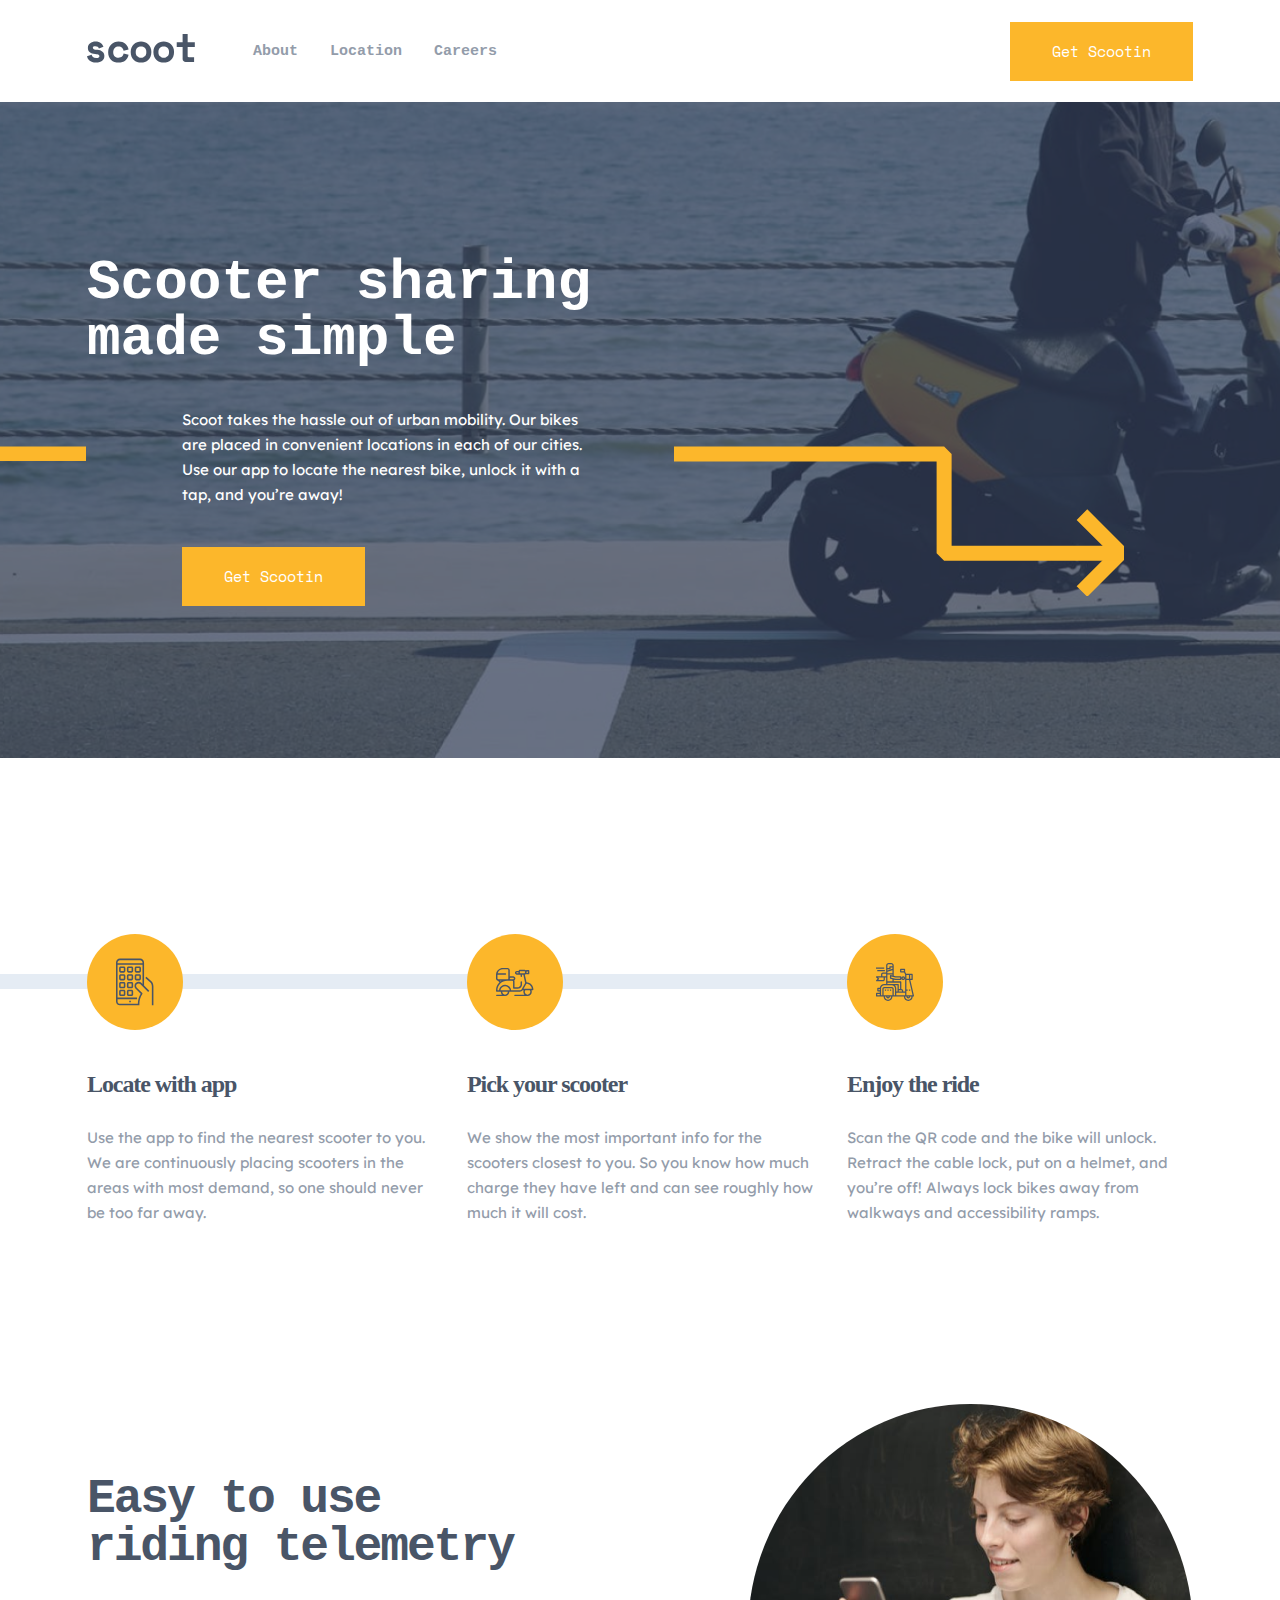
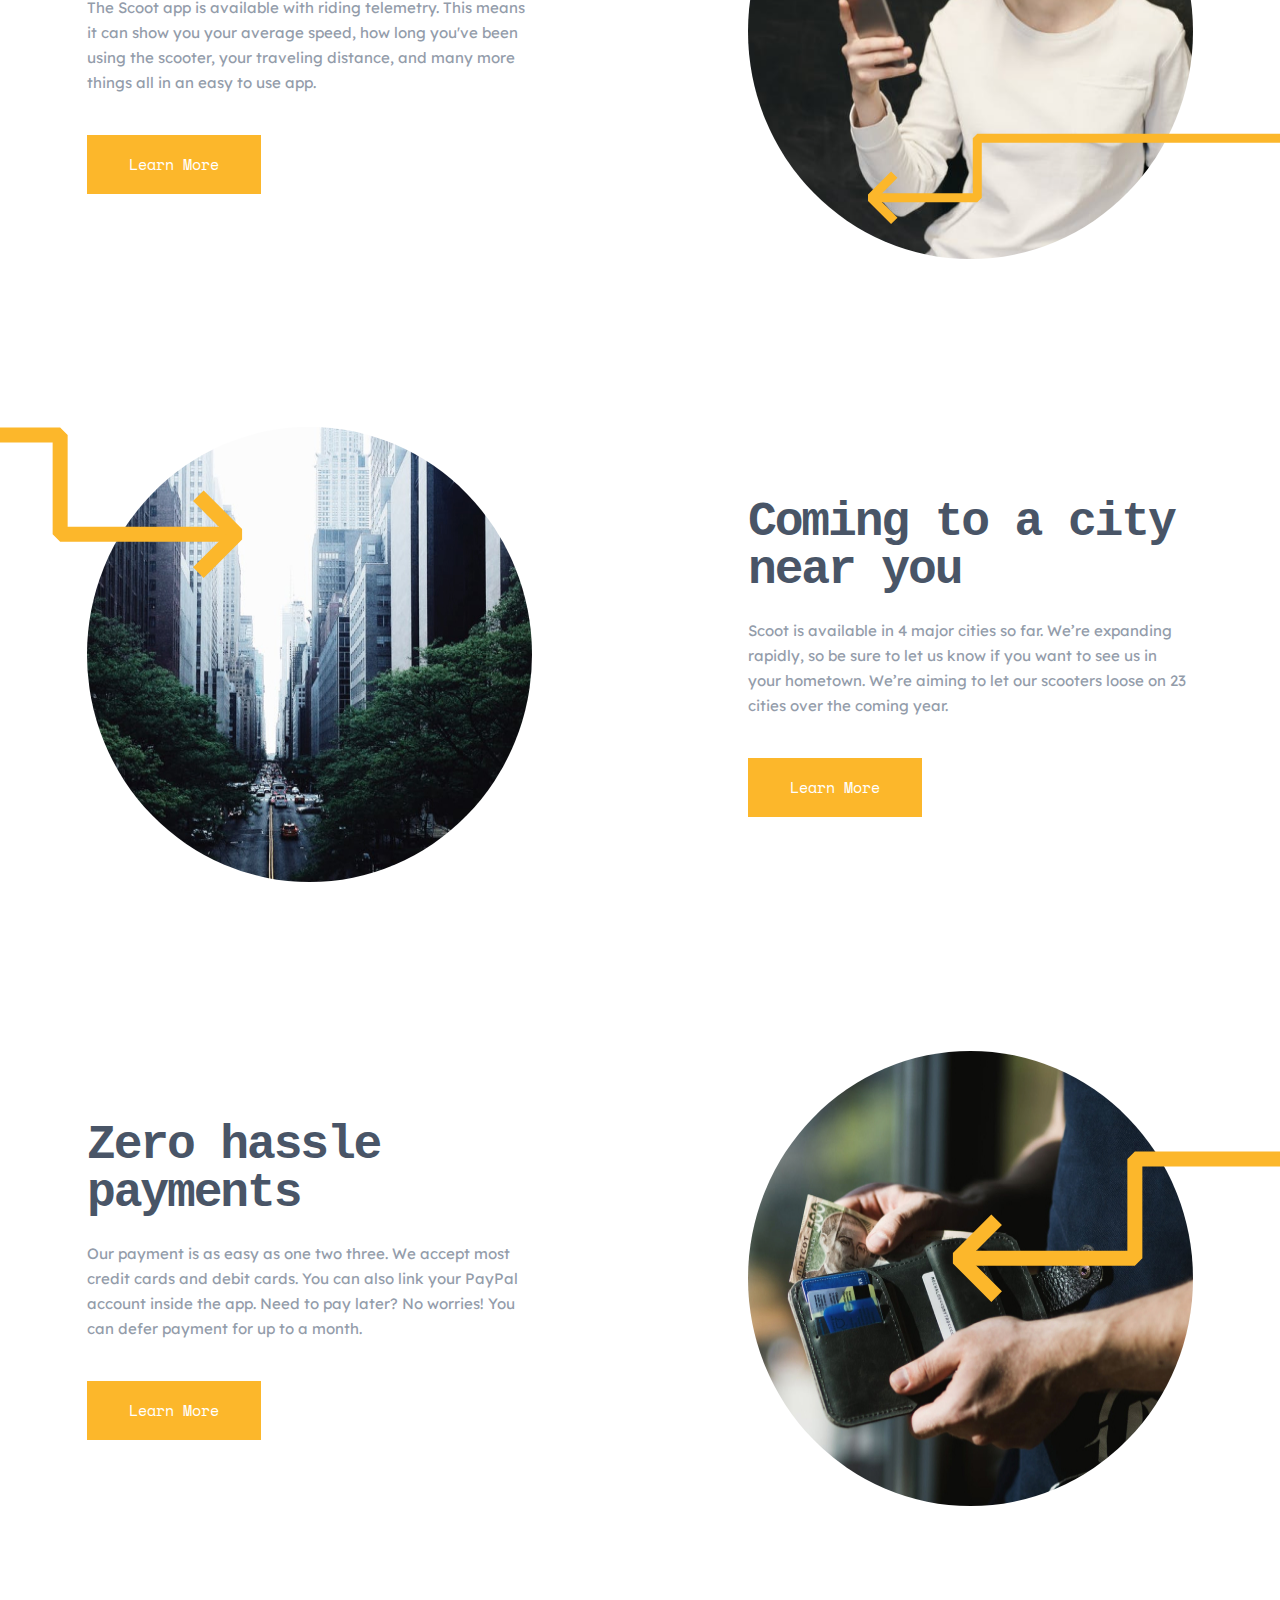
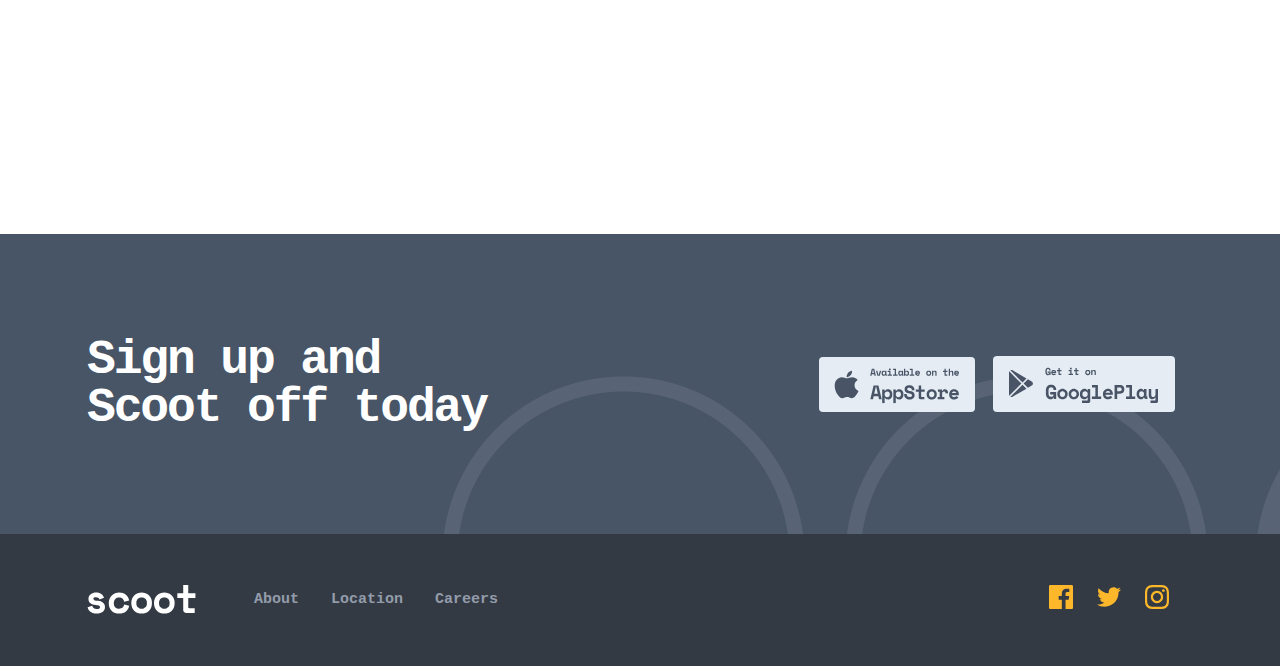
==== commit 2780199e: "scoot site finished" ====
--- a/index.html
+++ b/index.html
@@ -116,7 +116,7 @@
                         </div>
                         <div class="user-section-item-start-imgbox">
                             <img class="user-section-img" src="./images/boy-img.png" alt="boy img" width="445" height="445">
-                            <img class="arrow-right" src="./images/right-arrow.svg" alt="">
+                            <img class="arrow-right" src="./images/right-arrow.svg" alt="arrow-right">
                         </div>
                     </li>
 
@@ -134,6 +134,7 @@
                         </div>
                         <div class="user-section-item-start-imgbox">
                             <img class="user-section-img" src="./images/city.jpg" alt="boy img" width="445" height="445">
+                            <img class="arrow-left" src="./images/arrow-left.svg" alt="arrow-left">
                         </div>
                     </li>
 
@@ -152,6 +153,7 @@
                         </div>
                         <div class="user-section-item-start-imgbox">
                             <img class="user-section-img" src="./images/police.jpg" alt="boy img" width="445" height="445">
+                            <img class="police-arrow" src="./images/police-arrow.svg" alt="police-arrow">
                         </div>
                     </li>
                 </ul>
--- a/css/main.css
+++ b/css/main.css
@@ -59,6 +59,7 @@
   font-family: "Space Mono", "Courier New", monospace;
   font-weight: 700;
   background-color: #fff;
+  overflow-x: hidden;
 }
 
 img {
@@ -372,9 +373,21 @@
 
 .arrow-right {
   position: absolute;
-  width: 740px;
+  width: 940px;
   height: 150px;
   right: -120px;
+  top: 300px;
+}
+
+.arrow-left{
+  position: absolute;
+  left: -200px;
+}
+
+.police-arrow{
+  position: absolute;
+  right: -120px;
+  top: 100px;
 }
 
 /* **** user section end **** */
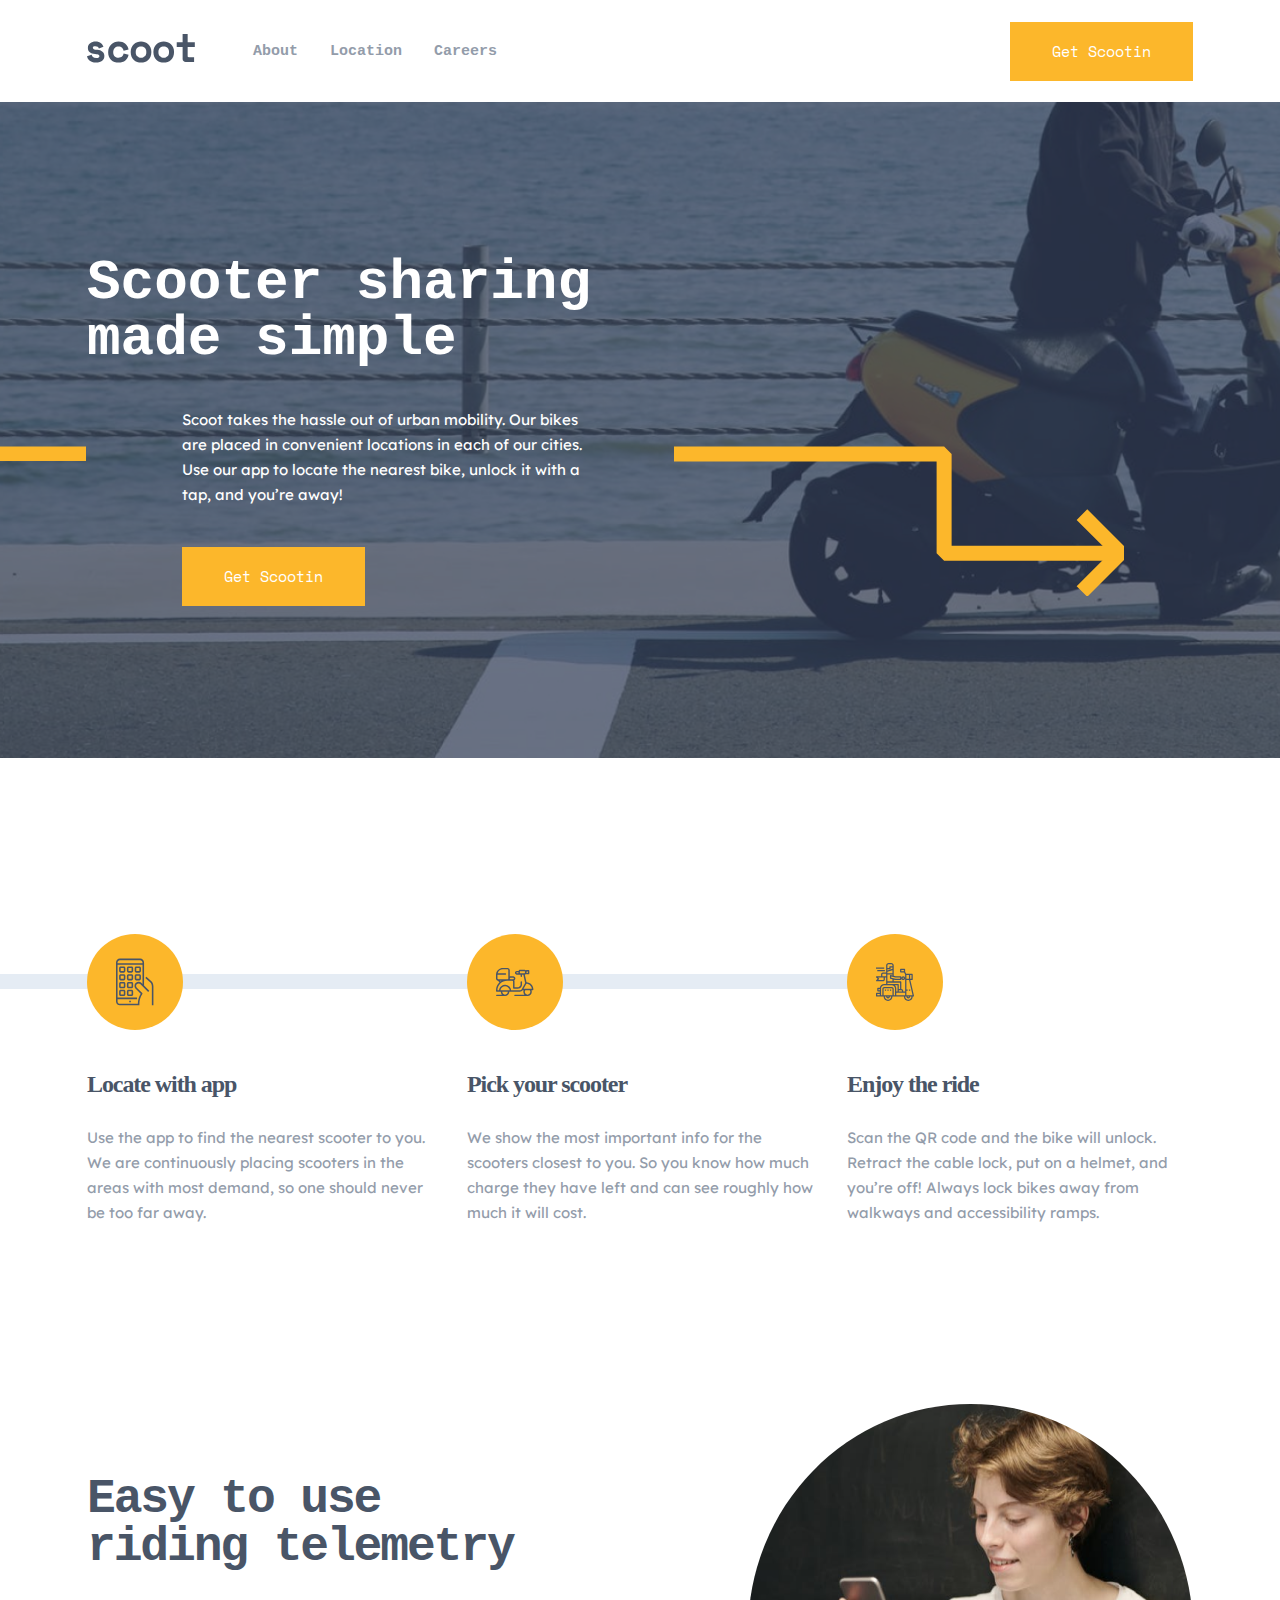
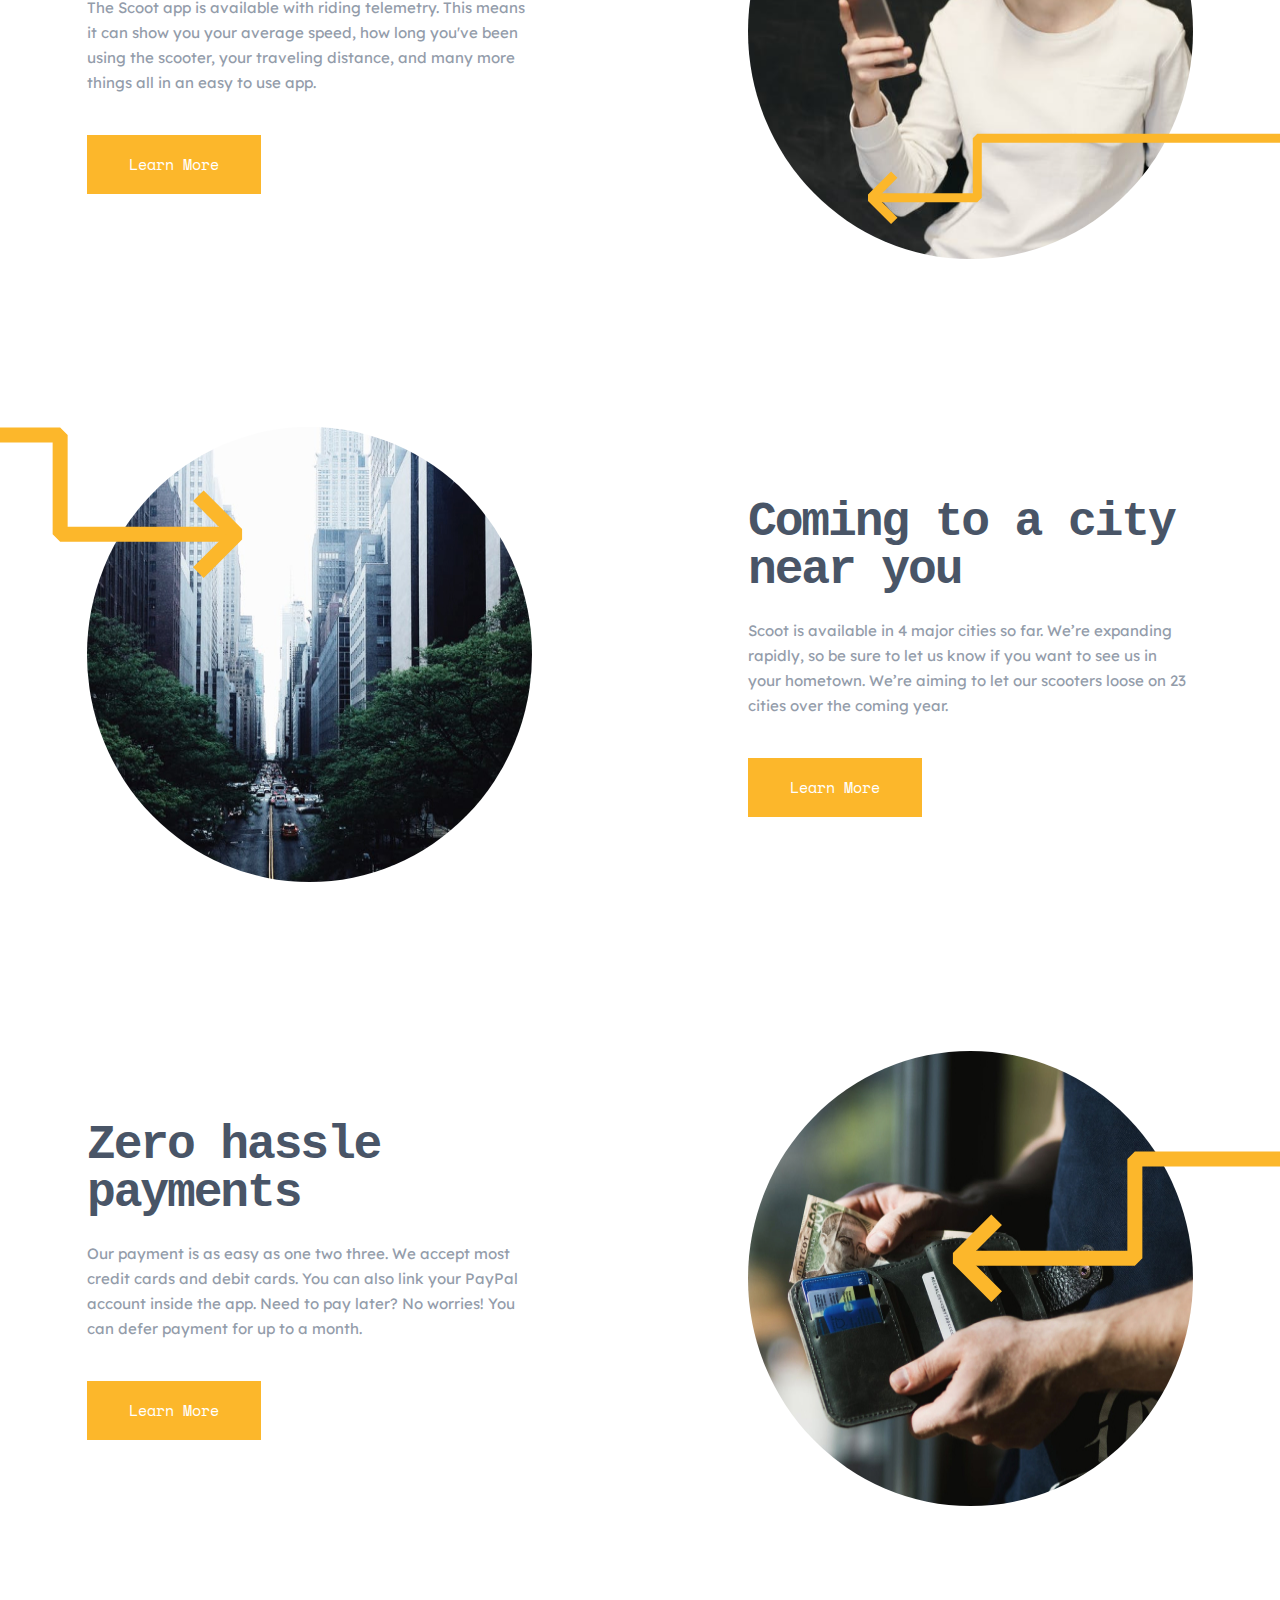
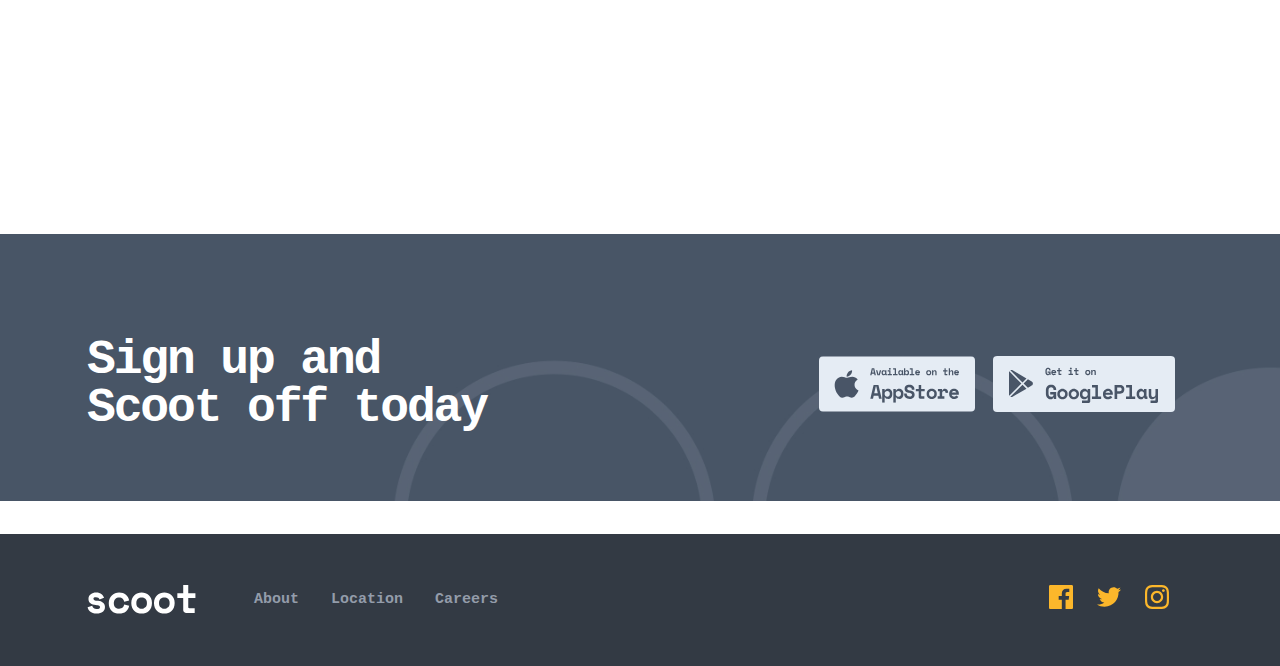
==== commit a4fef918: "finished" ====
--- a/index.html
+++ b/index.html
@@ -24,7 +24,7 @@
                     <nav class="site-nav">
                         <ul class="site-nav__list">
                             <li class="site-nav__item">
-                                <a class="site-nav__link" href="#">About</a>
+                                <a class="site-nav__link" href="./about.html">About</a>
                             </li>
                             <li class="site-nav__item">
                                 <a class="site-nav__link" href="#">Location</a>
@@ -188,7 +188,7 @@
                     <img class="site-footer-logo" src="./images/footer-scoot-logo.svg" alt="footer-scoot-logo">
                     <ul class="site-footer-list">
                         <li class="site-footer-item">
-                            <a class="site-footer-link" href="#">
+                            <a class="site-footer-link" href="./about.html">
                                 About
                             </a>
                         </li>
--- a/css/main.css
+++ b/css/main.css
@@ -338,8 +338,7 @@
   /* align-items: flex-end; */
   align-items: center;
 }
-.user-section-item-start {
-}
+
 .user-section-item-start-title {
   width: 445px;
   font-size: 48px;
@@ -396,6 +395,7 @@
 .signup-section {
   background-image: url(../images/sign-section-bg.jpg);
   background-repeat: no-repeat;
+  background-size: 100%;
 }
 
 .signup-section-wrapper {
@@ -405,6 +405,8 @@
   padding-top: 102px;
   padding-bottom: 102px;
 }
+
+
 
 .signup-section-title {
   width: 415px;
@@ -418,7 +420,7 @@
 
 .signup-section-end {
   display: flex;
-  align-items: center;
+  /* align-items: center; */
 }
 
 .signup-section-market-img {
@@ -429,12 +431,12 @@
 
 /* **** site footer start **** */
 .site-footer {
+  background-color: var(--footer-bg-color);
+}
+
+.site-footer-wrapper {
   padding-top: 35px;
   padding-bottom: 35px;
-  background-color: var(--footer-bg-color);
-}
-
-.site-footer-wrapper {
   display: flex;
   align-items: center;
   justify-content: space-between;
